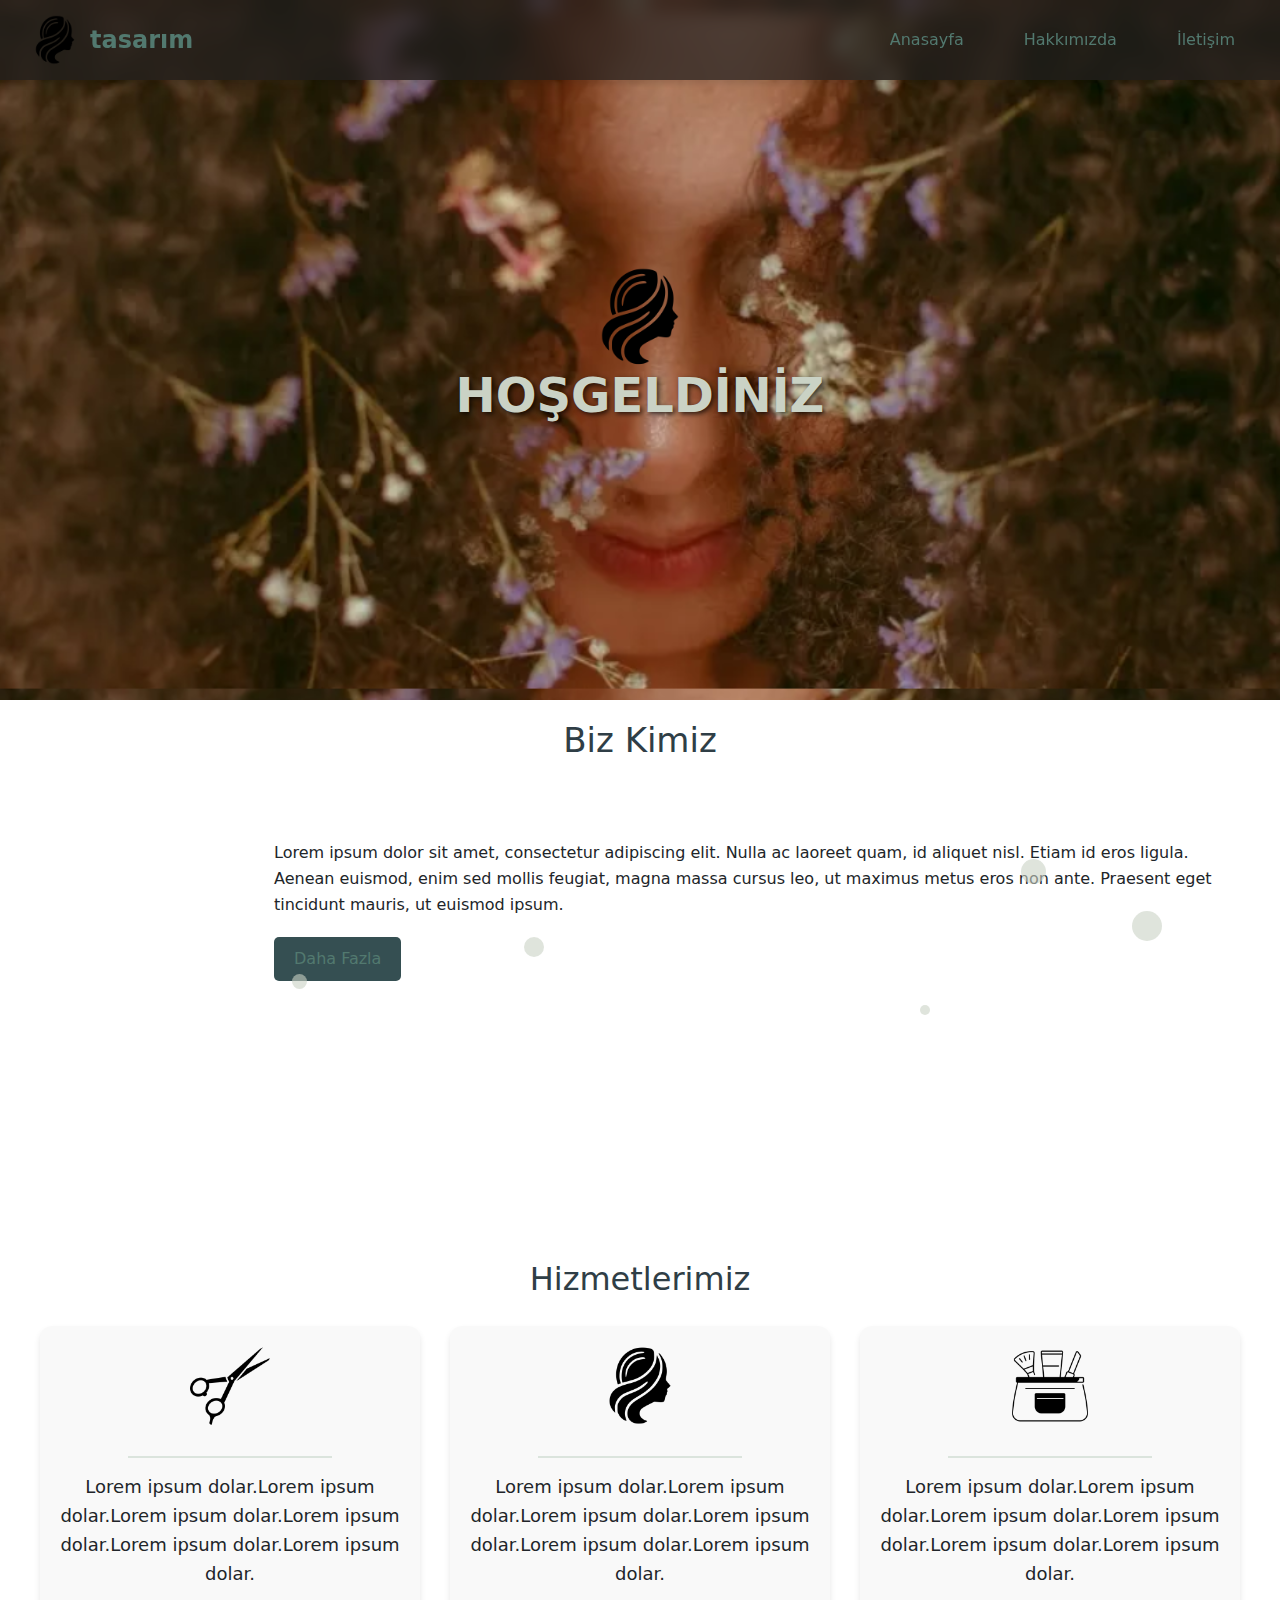
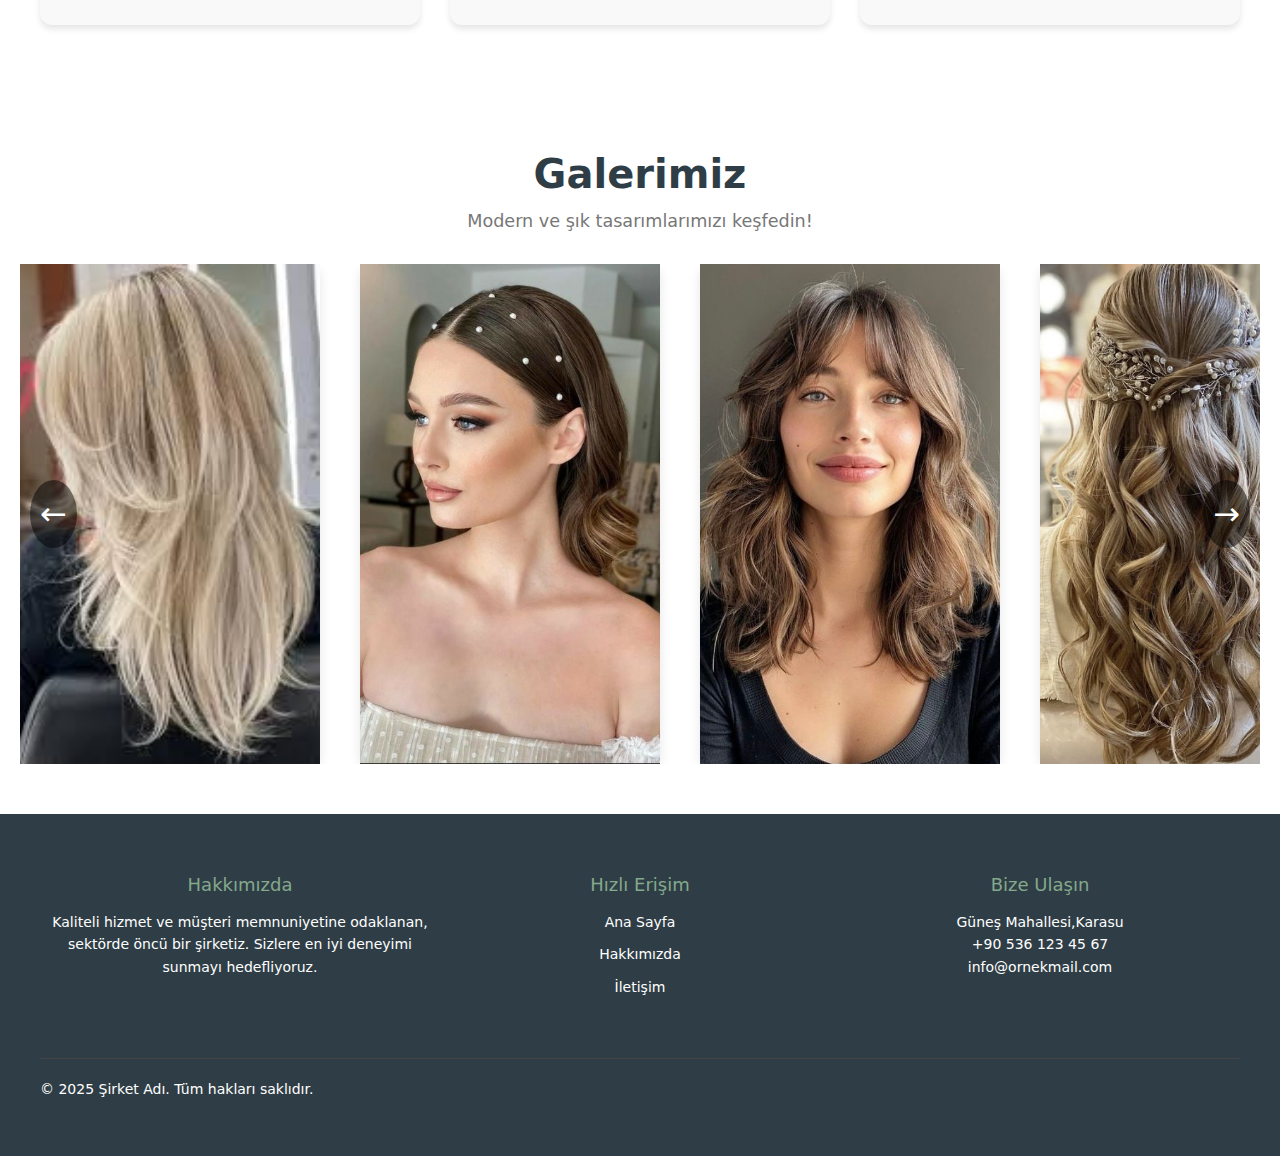
==== HairDesign/index.html @ d0e09eff "Hair Design Website" ====
<!DOCTYPE html>
<html lang="en">
<head>
    <meta charset="UTF-8">
    <meta name="viewport" content="width=device-width, initial-scale=1.0">
    <link rel="stylesheet" href="pro.css">
    <link href="https://fonts.googleapis.com/css2?family=Poppins:wght@400;500;600&display=swap" rel="stylesheet">
    <link href="https://cdn.jsdelivr.net/npm/bootstrap@5.3.3/dist/css/bootstrap.min.css" rel="stylesheet" integrity="sha384-QWTKZyjpPEjISv5WaRU9OFeRpok6YctnYmDr5pNlyT2bRjXh0JMhjY6hW+ALEwIH" crossorigin="anonymous">

    <title>Template</title>
</head>


<body>
  <!--
  <div id="loading">
      
    <img src="images/woman-hair.png" alt="Logo" class="logo" style="height: 30px; width: 30px;" >
      <div class="spinner">
      </div>
      <p>Yükleniyor...</p>
  </div>
 -->
  <header id="header">
      <nav id="navbar">
          <div class="log">
              <img id="header-logo" src="images/woman-hair.png" alt="Logo">
              <span id="design-text">tasarım</span>
          </div>
          <div class="menu">
              <div><a href="index.html">Anasayfa</a></div>
              <div><a href="about.html">Hakkımızda</a></div>
              <div><a href="contact.html">İletişim</a></div>
          </div>
      </nav>
  </header>

  <main id="main">
    <section id="start">
      <div class="hero-section">
        <img id="logo" src="images/woman-hair.png" alt="Logo">
        <h1 style="color: #cad2c5;">HOŞGELDİNİZ</h1>
      </div>
    </section>
    
<div class="we">
    <div class="we-us">
      <h2 class="we-title">Biz Kimiz</h2>
      <div class="we-content">
        <div class="decorative-shapes">
          <span class="dot dot-1"></span>
          <span class="dot dot-2"></span>
          <span class="dot dot-3"></span>
          <span class="dot dot-4"></span>
          <span class="dot dot-5"></span>
        </div>
        <img src="images/sari.jpeg" alt="Hakkımızda görseli" class="we-image" />
        <div class="we-text">
          <p>
            Lorem ipsum dolor sit amet, consectetur adipiscing elit. Nulla ac laoreet quam, id aliquet nisl. Etiam id eros ligula. Aenean euismod, enim sed mollis feugiat, magna massa cursus leo, ut maximus metus eros non ante. Praesent eget tincidunt mauris, ut euismod ipsum.
          </p>
          <button class="more-btn"><a href="about.html">Daha Fazla</a></button>
        </div>
      </div>
    </div>
  </div>

        <section id="about">
          
            <h2>Hizmetlerimiz</h2>
            <div id="container">
              <div class="col">
                  <img id="image" src="images/scissors.png" alt="Scissors">
                  <hr class="separator">
                  <p>Lorem ipsum dolar.Lorem ipsum dolar.Lorem ipsum dolar.Lorem ipsum dolar.Lorem ipsum dolar.Lorem ipsum dolar.</p>
              </div>
  
              <div class="col">
                  <img id="image" src="images/woman-hair.png" alt="Scissors">
                  <hr class="separator">
                  <p>Lorem ipsum dolar.Lorem ipsum dolar.Lorem ipsum dolar.Lorem ipsum dolar.Lorem ipsum dolar.Lorem ipsum dolar.</p>
              </div>
  
              <div class="col">
                  <img id="image" src="images/make-up-bag.png" alt="Scissors">
                  <hr class="separator">
                  <p>Lorem ipsum dolar.Lorem ipsum dolar.Lorem ipsum dolar.Lorem ipsum dolar.Lorem ipsum dolar.Lorem ipsum dolar.</p>
              </div>
          
          </div>
           
        </section>
    
        <section id="gallery">
          <div class="gallery-header">
            <h2>Galerimiz</h2>
            <p>Modern ve şık tasarımlarımızı keşfedin!</p>
          </div>
          <div class="gallery-wrapper">
            <button class="gallery-button left" id="prev">&#8592;</button>
            <div class="gallery-container">
              <div class="gallery-item">
                <img src="images/sari.jpeg" alt="Gallery Image 1">
              </div>
              <div class="gallery-item">
                <img src="images/bass.jpg" alt="Gallery Image 2">
              </div>
              <div class="gallery-item">
                <img src="images/kız.jpg" alt="Gallery Image 3">
              </div>
              <div class="gallery-item">
                <img src="images/dgnn.jpeg" alt="Gallery Image 4">
              </div>
              <div class="gallery-item">
                <img src="images/mak.jpg" alt="Gallery Image 5">
              </div>
              <div class="gallery-item">
                <img src="images/dgn.jpeg" alt="Gallery Image 6">
              </div>
            </div>
            <button class="gallery-button right" id="next">&#8594;</button>
          </div>
        </section>
        
     
        
    </main>

    <button id="scrollToTop" class="scroll-to-top">↑</button>

    <footer class="footer-container">
      <div class="footer-content">
        <div class="footer-section">
          <h3>Hakkımızda</h3>
          <p>Kaliteli hizmet ve müşteri memnuniyetine odaklanan, sektörde öncü bir şirketiz. Sizlere en iyi deneyimi sunmayı hedefliyoruz.</p>
        </div>
    
        <div class="footer-section links">
          <h3>Hızlı Erişim</h3>
          <ul>
            <li><a href="index.html">Ana Sayfa</a></li>
            <li><a href="about.html">Hakkımızda</a></li>
            <li><a href="contact.html">İletişim</a></li>
          </ul>
        </div>
    
        <div class="footer-section contact">
          <h3>Bize Ulaşın</h3>
          <p><i class="fa fa-map-marker"></i> Güneş Mahallesi,Karasu</p>
          <p><i class="fa fa-phone"></i> +90 536 123 45 67</p>
          <p><i class="fa fa-envelope"></i> info@ornekmail.com</p>
        </div>
      </div>
    
      <div class="footer-bottom">
        <p>© 2025 Şirket Adı. Tüm hakları saklıdır.</p>
        <div class="social-icons">
          <a href="#"><i class="fa fa-facebook"></i></a>
          <a href="#"><i class="fa fa-twitter"></i></a>
          <a href="#"><i class="fa fa-instagram"></i></a>
          <a href="#"><i class="fa fa-linkedin"></i></a>
        </div>
      </div>
    </footer>
  

<script src="script.js"></script>
</body>
</html>
---- HairDesign/pro.css ----
body { 
    margin: 0;
    padding: 0;
    font-family: 'Poppins', sans-serif;
  }
  
  #header {
    position: fixed;
    top: 0;
    left: 0;
    width: 100%;
    z-index: 1000;
    backdrop-filter: blur(10px);
    background-color: rgba(31, 30, 30, 0.7);
    box-shadow: 0 4px 6px rgba(0, 0, 0, 0.1);
  }
  
  #header-logo{
    width: 50px;
    height: 50px;
  }
  
  #navbar {
    display: flex;
    justify-content: space-between;
    align-items: center;
    padding: 15px 30px;
    color: white;
  }
  
  #navbar .log {
    display: flex;
    align-items: center;
    gap: 10px;
    font-size: 1.5rem;
    font-weight: bold;
    color: #52796f;
    transition: margin-left 0.3s ease;
  }
  
  #navbar .menu {
    display: flex;
    justify-content: flex-end;
    gap: 30px;
  }
  
  #navbar .menu div {
    font-size: 1rem;
    font-weight: 500;
    padding: 10px 15px;
    border-radius: 20px;
    transition: background-color 0.3s ease, color 0.3s ease;
  }
  #navbar a {
    color: #52796f;
    text-decoration: none;
}
#navbar a:hover {
  color: white;
  text-decoration: none;
}

  #navbar .menu div:hover {
    background-color: #52796f;
    color: white;
  }

  .hero-section {
    text-align: center;
  }
  
  #start {
      height: 700px;
      display: flex;
      justify-content: center;
      align-items: center;
      background-image: url('images/ek.png');
      background-size: 120%; /* Başlangıç boyutu */
      background-position: center;
      color: white;
      text-shadow: 2px 2px 5px rgba(0, 0, 0, 0.7);
      animation: growBackground 6s ease-in-out forwards; /* Arka plan animasyonu */
  }
  
  /* Arka plan animasyonu */
  @keyframes growBackground {
      0% {
          background-size: 100%;
          background-position: right center;
      }
      100% {
          background-size: 120%;
          background-position: center;
      }
  }
  
  #logo {
    width: 100px; /* Orijinal boyutları uygun şekilde ayarlayın */
    height: auto;
    position: relative;
    transition: opacity 1s ease, transform 1s ease;
}

.scrolled #logo {
    opacity: 1; /* Kaybolmasın diye görünürlüğü koruyun */
    transform: translateY(0); /* Yukarı kaymayı engelleyin */
}

  
  
  /* Logo yukarı sürüklenme animasyonu */
  @keyframes slideUp {
      0% {
          transform: translateY(50px); /* Başlangıçta aşağıda */
          opacity: 0; /* Görünmez */
      }
      100% {
          transform: translateY(0); /* Yukarı taşınır */
          opacity: 1; /* Görünür hale gelir */
      }
  }
  
  
  
  .scrolled .log {
    margin-left: 10px; /* Logo ve tasarım yazısı arasında boşluk */
  }
  
  #start h1 {
    font-size: 3rem;
    font-weight: bold;
    animation: fadeIn 2s ease-in-out;
          }
  
             
        
.we {
  max-width: 1600px;
}
        .we-us {
          max-width: 1200px;
          height: 500px;
          margin: 0 auto;
          padding: 20px;
          position: relative;
          overflow: hidden;
        }
        .we-title {
          color: #2f3e46;
          font-size: 34px;
          text-align: center;
          margin-bottom: 20px;
          position: relative;
        }
        
        .we-content {
          display: flex;
          align-items: center;
          gap: 20px;
          margin-bottom:40px;
          position: relative;
        }
        
        .we-image {
          position: relative;
          opacity: 0; /* Başlangıçta görünmez */
          transform: translateX(-100%); /* Başlangıçta solda */
          transition: all 1s ease-out; /* Geçiş süresi */
        }
        
        .we-image.animate {
          opacity: 1; /* Görünür hale gelsin */
          transform: translateX(0); /* Orijinal konumuna gelsin */
        }
        
      .decorative-shapes {
          position: absolute;
          top: 0;
          left: 0;
          width: 100%;
          height: 100%;
          pointer-events: none;
          z-index: 0;
        }
        
        .dot {
          position: absolute;
          background-color: #cad2c5;
          border-radius: 50%;
          opacity: 0.6;
          animation: float 8s infinite ease-in-out;
        }
        
        .dot-1 {
          width: 20px;
          height: 20px;
          top: 60%;
          left: 40%;
        }
        
        .dot-2 {
          width: 25px;
          height: 25px;
          top: 30%;
          right: 15%;
        }
        
        .dot-3 {
          width: 15px;
          height: 15px;
          bottom: 20%;
          left: 20%;
        }
        
        .dot-4 {
          width: 30px;
          height: 30px;
          top: 50%;
          right: 5%;
        }
        
        .dot-5 {
          width: 10px;
          height: 10px;
          bottom: 10%;
          right: 25%;
        }
        
        /* Animasyon */
        @keyframes float {
          0% {
            transform: translate(0, 0);
          }
          25% {
            transform: translate(30px, -20px);
          }
          50% {
            transform: translate(-30px, 20px);
          }
          75% {
            transform: translate(-20px, -30px);
          }
          100% {
            transform: translate(0, 0);
          }
        }
        
        .we-text {
          flex: 1;
        }
        .we-text a{
          color: #52796f;
            text-decoration: none;
        }
        .we-text a:hover {
          color: white;
          text-decoration: none;
        }
        .we-text p {
          font-size: 16px;
          line-height: 1.6;
          margin-bottom: 20px;
        }
        
        .more-btn {
          padding: 10px 20px;
          background-color: #354f52;
          color: white;
          border: none;
          border-radius: 5px;
          cursor: pointer;
          transition: background-color 0.3s ease;
        }
        
        .more-btn:hover {
          background-color: #2f3e46;
        }
   
  #about {
    height: 500px;
   
   padding: 60px 20px;
       }
          #about h2{
            color: #2f3e46;
              text-align: center;
             }

             #container {
              display: flex;
              justify-content: space-between;
              gap: 30px;
              padding: 20px;
          }
          
          .col {
              flex: 1;
              font-size: 18px;
              line-height: 1.6;
              text-align: center;
              background: #f9f9f9;
              border-radius: 12px;
              box-shadow: 0 4px 6px rgba(0, 0, 0, 0.1);
              padding: 20px;
              transition: transform 0.3s ease, box-shadow 0.3s ease;
          }
          
          .col:hover {
              transform: translateY(-10px);
              box-shadow: 0 6px 10px rgba(0, 0, 0, 0.15);
          }
          
          #image {
              width: 80px;
              height: 80px;
              margin-bottom: 15px;
          }
          
          .separator {
              margin: 15px auto;
              width: 60%;
              height: 2px;
              background-color: #84a98c;
              border: none;
          }

 
          .scroll-to-top {
            position: fixed;
            bottom: 20px;
            right: 20px;
            width: 50px;
            height: 50px;
            background-color: #84a98c;
            color: #FFF;
            font-size: 24px;
            border: none;
            border-radius: 50%;
            box-shadow: 0 4px 6px rgba(0, 0, 0, 0.1);
            cursor: pointer;
            display: none;
            justify-content: center;
            align-items: center;
            transition: background-color 0.3s ease;
          }
      
          .scroll-to-top:hover {
            background-color: #84a98c;
          }  
          
      
 

     /* Footer genel stil */
.footer-container {
  background: linear-gradient(135deg, #2f3e46, #2f3e46);
  color: #fff;
  padding: 40px 20px;
  text-align: center;
}

.footer-content {
  display: flex;
  flex-wrap: wrap;
  justify-content: space-between;
  max-width: 1200px;
  margin: 0 auto;
}

.footer-section {
  flex: 1;
  min-width: 250px;
  margin: 20px 10px;
}

.footer-section h3 {
  font-size: 18px;
  margin-bottom: 15px;
  color: #84a98c;
}

.footer-section p,
.footer-section ul {
  font-size: 14px;
  line-height: 1.6;
  margin: 0;
}

.footer-section ul {
  list-style: none;
  padding: 0;
}

.footer-section ul li {
  margin-bottom: 10px;
}

.footer-section ul li a {
  color: #fff;
  text-decoration: none;
  transition: color 0.3s ease;
}

.footer-section ul li a:hover {
  color: #84a98c;
}

.footer-bottom {
  margin-top: 30px;
  border-top: 1px solid #444;
  padding-top: 20px;
  font-size: 14px;
  display: flex;
  justify-content: space-between;
  align-items: center;
  max-width: 1200px;
  margin: 30px auto 0;
}

.footer-bottom p {
  flex: 1;
  text-align: left;
}

.social-icons {
  flex: 1;
  text-align: right;
}

.social-icons a {
  color: #fff;
  font-size: 18px;
  margin: 0 10px;
  display: inline-block;
  transition: transform 0.3s ease, color 0.3s ease;
}

.social-icons a:hover {
  transform: scale(1.2);
  color: #84a98c;
}

/* Responsive Tasarım (Küçük ekranlar için) */
@media (max-width: 768px) {
  .footer-bottom {
    flex-direction: column;
    text-align: center;
  }

  .footer-bottom p {
    text-align: center;
    margin-bottom: 10px;
  }

  .social-icons {
    text-align: center;
  }
}
  
          .cont {
            width: 80%;
            max-width: 1000px;
            height: 300px;
            background-color: #ffffff;
            border-radius: 10px;
            box-shadow: 0 4px 6px rgba(0, 0, 0, 0.1);
            padding: 20px;
            display: flex;
            flex-direction: column;
            justify-content: space-between;
            overflow: hidden;
          }
      
          /* Başlık Alanı */
          .headerr {
            text-align: center;
            animation: fadeInUp 1s ease-out forwards;
            opacity: 0;
            transform: translateY(50px);
          }
      
          .headerr h1 {
            font-size: 24px;
            font-weight: bold;
            margin: 0;
          }
      
          .headerr p {
            font-size: 14px;
            color: #555555;
            margin-top: 5px;
          }
      
          @keyframes fadeInUp {
            to {
              opacity: 1;
              transform: translateY(0);
            }
          }
      
          /* Slider */
          .slider-wrapper {
            position: relative;
            width: 100%;
            display: flex;
            align-items: center;
            justify-content: center;
          }
      
          .slider {
            display: flex;
            transition: transform 0.5s ease;
            overflow: hidden;
            width: 90%;
          }
      
          .slider-item {
            flex: 0 0 30%; /* 3 görünür eleman */
            margin: 0 10px;
            overflow: hidden;
            border-radius: 10px;
            box-shadow: 0 2px 4px rgba(0, 0, 0, 0.1);
          }
      
          .slider-item img {
            width: 100%;
            display: block;
            transition: transform 0.3s ease;
          }
      
          .slider-item:hover img {
            transform: scale(1.05);
          }
      
          /* Düğmeler */
          .slider-button {
            position: absolute;
            top: 50%;
            transform: translateY(-50%);
            width: 40px;
            height: 40px;
            background: #333333;
            color: white;
            border: none;
            border-radius: 50%;
            display: flex;
            align-items: center;
            justify-content: center;
            cursor: pointer;
            z-index: 10;
          }
      
          .slider-button:hover {
            background: #555555;
          }
      
          .slider-button.left {
            left: 10px;
          }
      
          .slider-button.right {
            right: 10px;
          }

          #gallery {
            padding: 50px 20px;
            text-align: center;
          }
          
          .gallery-header h2 {
            font-size: 2.5rem;
            margin-bottom: 10px;
            font-weight: 600;
            color: #2f3e46;
          }
          
          .gallery-header p {
            font-size: 1.1rem;
            color: #777;
            margin-bottom: 30px;
          }
          
          .gallery-wrapper {
            position: relative;
            display: flex;
            align-items: center;
            justify-content: center;
          }
          
          .gallery-container {
            display: flex;
            gap: 40px;
            overflow: hidden;
          }
          
          .gallery-item {
            position: relative;
            min-width: 300px;
            max-width: 400px;
            height: 500px;
            border-radius: 10px;
            box-shadow: 0 4px 12px rgba(0, 0, 0, 0.1);
            transition: transform 0.3s ease-in-out;
          }
          
          .gallery-item img {
            width: 100%;
            height: 100%;
            object-fit: cover;
            transition: transform 0.3s ease-in-out;
          }
          
          .gallery-item:hover {
            transform: scale(1.05);
          }
          
          .gallery-item:hover img {
            transform: scale(1.1);
          }
          
          /* Button Styles */
          .gallery-button {
            position: absolute;
            top: 50%;
            transform: translateY(-50%);
            background-color: rgba(0, 0, 0, 0.5);
            color: white;
            border: none;
            padding: 10px;
            font-size: 2rem;
            cursor: pointer;
            z-index: 10;
            border-radius: 50%;
          }
          
          .gallery-button.left {
            left: 10px;
          }
          
          .gallery-button.right {
            right: 10px;
          }
          
          /* Hover Effect for Buttons */
          .gallery-button:hover {
            background-color: rgba(0, 0, 0, 0.8);
          }
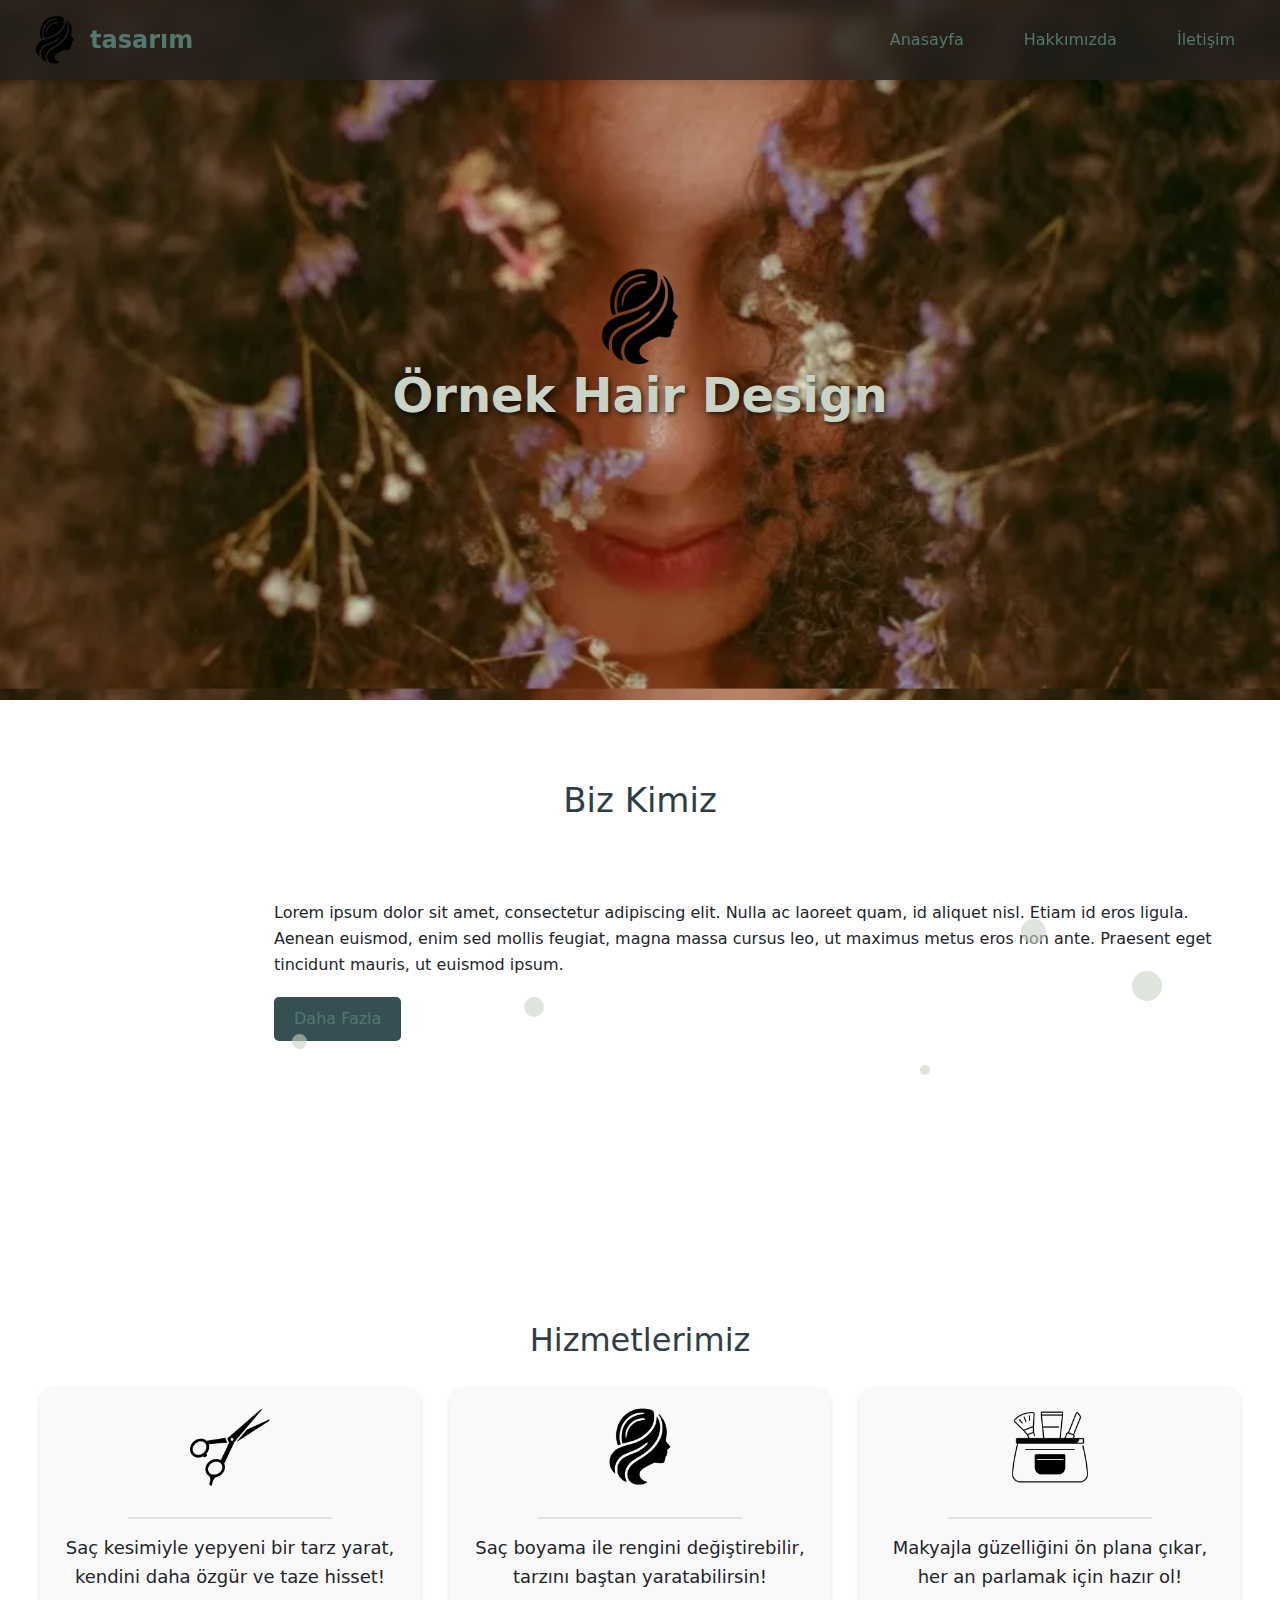
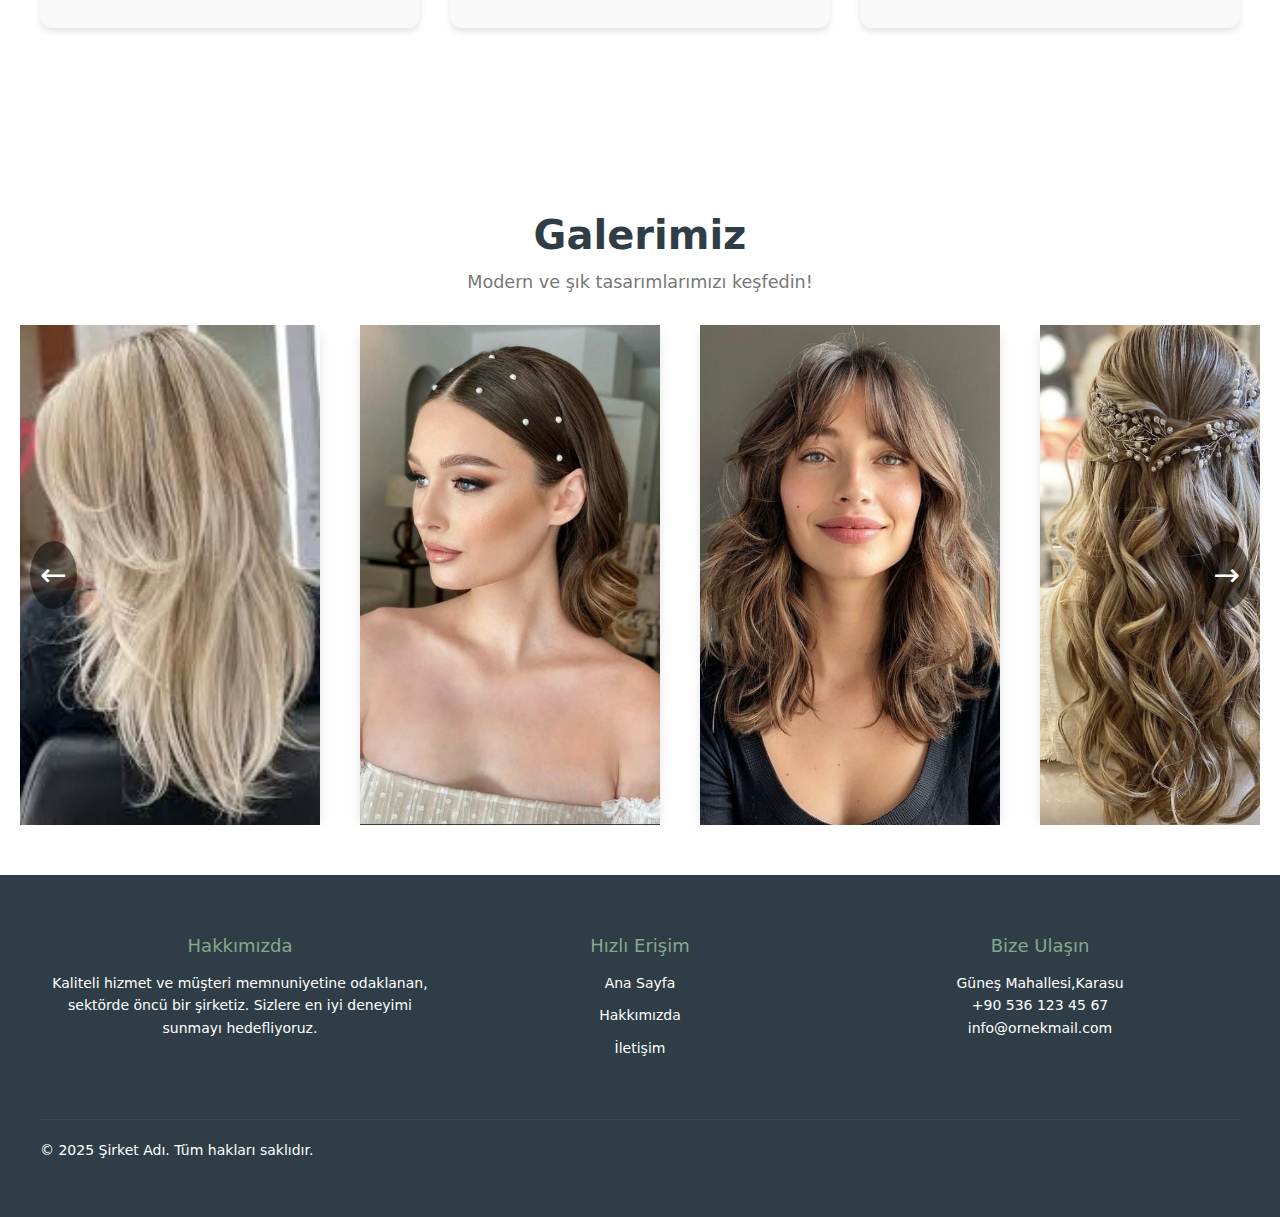
==== commit 843d5cba: "sunum" ====
--- a/HairDesign/index.html
+++ b/HairDesign/index.html
@@ -40,7 +40,7 @@
     <section id="start">
       <div class="hero-section">
         <img id="logo" src="images/woman-hair.png" alt="Logo">
-        <h1 style="color: #cad2c5;">HOŞGELDİNİZ</h1>
+        <h1 style="color: #cad2c5;">Örnek Hair Design</h1>
       </div>
     </section>
     
@@ -73,19 +73,19 @@
               <div class="col">
                   <img id="image" src="images/scissors.png" alt="Scissors">
                   <hr class="separator">
-                  <p>Lorem ipsum dolar.Lorem ipsum dolar.Lorem ipsum dolar.Lorem ipsum dolar.Lorem ipsum dolar.Lorem ipsum dolar.</p>
+                  <p>Saç kesimiyle yepyeni bir tarz yarat, kendini daha özgür ve taze hisset!</p>
               </div>
   
               <div class="col">
                   <img id="image" src="images/woman-hair.png" alt="Scissors">
                   <hr class="separator">
-                  <p>Lorem ipsum dolar.Lorem ipsum dolar.Lorem ipsum dolar.Lorem ipsum dolar.Lorem ipsum dolar.Lorem ipsum dolar.</p>
+                  <p>Saç boyama ile rengini değiştirebilir, tarzını baştan yaratabilirsin!</p>
               </div>
   
               <div class="col">
                   <img id="image" src="images/make-up-bag.png" alt="Scissors">
                   <hr class="separator">
-                  <p>Lorem ipsum dolar.Lorem ipsum dolar.Lorem ipsum dolar.Lorem ipsum dolar.Lorem ipsum dolar.Lorem ipsum dolar.</p>
+                  <p>Makyajla güzelliğini ön plana çıkar, her an parlamak için hazır ol!</p>
               </div>
           
           </div>
--- a/HairDesign/pro.css
+++ b/HairDesign/pro.css
@@ -140,7 +140,7 @@
         .we-us {
           max-width: 1200px;
           height: 500px;
-          margin: 0 auto;
+          margin: 60px auto 1px auto;
           padding: 20px;
           position: relative;
           overflow: hidden;
@@ -278,7 +278,6 @@
    
   #about {
     height: 500px;
-   
    padding: 60px 20px;
        }
           #about h2{
@@ -294,16 +293,25 @@
           }
           
           .col {
-              flex: 1;
-              font-size: 18px;
-              line-height: 1.6;
-              text-align: center;
-              background: #f9f9f9;
-              border-radius: 12px;
-              box-shadow: 0 4px 6px rgba(0, 0, 0, 0.1);
-              padding: 20px;
-              transition: transform 0.3s ease, box-shadow 0.3s ease;
-          }
+            flex: 1;
+            font-size: 18px;
+            line-height: 1.6;
+            text-align: center;
+            background: #f9f9f9;
+            border-radius: 12px;
+            box-shadow: 0 4px 6px rgba(0, 0, 0, 0.1);
+            padding: 20px;
+            transition: transform 0.3s ease, box-shadow 0.3s ease;
+            animation: bounce 2s ease-in-out 1; /* 2 saniye sürer, 1 kez oynar */
+        }
+  @keyframes bounce {
+    0%, 100% {
+      transform: translateY(0); /* Başlangıç ve bitiş noktası */
+    }
+    50% {
+      transform: translateY(-25px); /* Yukarı zıplama */
+    }
+  }
           
           .col:hover {
               transform: translateY(-10px);
